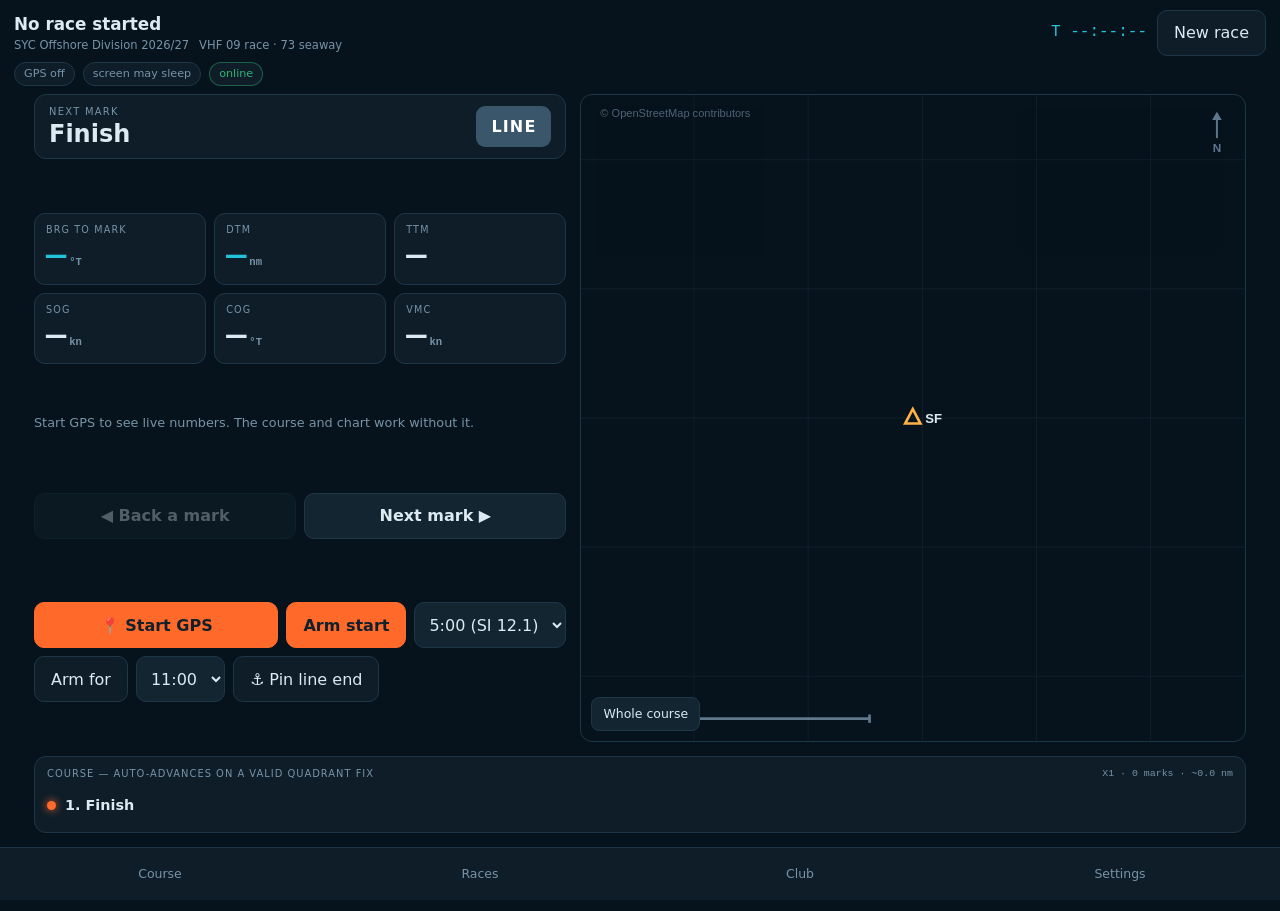
==== race.html @ 36b6d137 "v0.4: on-water race pilot on the live SYC Offshore 2026/27 SIs Sunday offshore passage racing is cou" ====
<!doctype html>
<html lang="en">
<head>
<meta charset="utf-8">
<meta name="viewport" content="width=device-width, initial-scale=1, viewport-fit=cover, maximum-scale=1">
<meta name="theme-color" content="#07131C">
<title>NextMark — race pilot</title>
<link rel="manifest" href="manifest.json">
<link rel="apple-touch-icon" href="icon-192.png">
<meta name="apple-mobile-web-app-capable" content="yes">
<meta name="apple-mobile-web-app-status-bar-style" content="black-translucent">
<link rel="stylesheet" href="app/app.css">
</head>
<body>

<div id="fatal" class="fatal" hidden></div>
<div id="warnbar" class="warnbar" hidden></div>

<header class="top">
  <div class="tl">
    <div id="racename" class="rname">No race started</div>
    <div class="tmeta">
      <span id="packname"></span>
      <span id="vhf"></span>
    </div>
  </div>
  <div class="tr">
    <span id="clock" class="clock">T --:--:--</span>
    <button class="btn alt" id="btn-newrace">New race</button>
  </div>
</header>

<div class="statusrow">
  <span id="gpsstat" class="stat off">GPS off</span>
  <span id="wakestat" class="stat off">screen may sleep</span>
  <span id="netstat" class="stat ok">online</span>
</div>

<div id="cdstrip" class="cdstrip" hidden>
  <div class="stage" id="cdstage">WARNING</div>
  <div class="digits" id="cddig">5:00</div>
  <button class="btn alt" id="btn-gun">Gun now</button>
</div>

<main class="race">

  <div class="nextbar">
    <div class="nbtext">
      <div class="nblabel">Next mark</div>
      <div id="nextmark" class="nbname">—</div>
    </div>
    <span id="sidebadge" class="side N">—</span>
  </div>

  <div class="tiles">
    <div class="tile hot"><div class="k">BRG to mark</div><div class="v"><span id="brg">—</span><span class="u">°T</span></div></div>
    <div class="tile hot"><div class="k">DTM</div><div class="v"><span id="dtm">—</span><span class="u">nm</span></div></div>
    <div class="tile"><div class="k">TTM</div><div class="v"><span id="ttm">—</span><span class="u" id="ttm-unit"></span></div></div>
    <div class="tile"><div class="k">SOG</div><div class="v"><span id="sog">—</span><span class="u">kn</span></div></div>
    <div class="tile"><div class="k">COG</div><div class="v"><span id="cog">—</span><span class="u">°T</span></div></div>
    <div class="tile" id="vmctile"><div class="k">VMC</div><div class="v"><span id="vmc">—</span><span class="u">kn</span></div></div>
  </div>
  <div id="offline-note" class="hint">Start GPS to see live numbers. The course and chart work without it.</div>

  <div class="markrow">
    <button class="btn big" id="btn-prev">◀ Back a mark</button>
    <button class="btn big" id="btn-next">Next mark ▶</button>
  </div>

  <div id="chartwrap" class="chartwrap">
    <svg id="chart" aria-label="Race chart"></svg>
    <div class="chartctl">
      <button class="mini" id="follow">Whole course</button>
      <span id="zoomwrap" hidden><input type="range" id="zoom" min="0.5" max="12" step="0.5" value="3" aria-label="Zoom, nautical miles across"></span>
    </div>
  </div>

  <div class="controls">
    <button class="btn primary big" id="btn-gps">📍 Start GPS</button>
    <button class="btn primary big" id="btn-go">Arm start</button>
    <select id="armlen" aria-label="Start sequence length"></select>
    <button class="btn alt" id="btn-armat">Arm for</button>
    <select id="armat" aria-label="Start time"></select>
    <button class="btn alt" id="btn-ping">⚓ Pin line end</button>
  </div>

  <div class="legs">
    <div class="legshead">
      <span class="k">Course — auto-advances on a valid quadrant fix</span>
      <span id="coursemeta" class="mono"></span>
    </div>
    <div id="leglist"></div>
  </div>

</main>

<div id="panelwrap" class="panelwrap" hidden>

  <section class="panel" data-panel="course" hidden>
    <h2>Course</h2>
    <p class="hint">
      Sunday offshore passage racing is course <b>X1</b> — a course set by the Race Committee and
      given at the Compulsory Skippers Briefing. Build it here from the board, in the order you sail it.
    </p>

    <div class="row">
      <label for="division">Division</label>
      <select id="division"></select>
      <label for="preset">Course</label>
      <select id="preset"></select>
      <button class="mini danger" id="btn-clearcourse">Clear</button>
    </div>
    <div id="divnote" class="hint"></div>

    <h3>Briefing board</h3>
    <div class="row">
      <label class="filebtn">
        📷 Photograph the board
        <input type="file" id="photo" accept="image/*" capture="environment" hidden>
      </label>
      <button class="btn alt" id="btn-read" hidden>Read it into a course</button>
    </div>
    <div id="readnote" class="hint"></div>
    <div id="photowrap" class="photowrap" hidden>
      <img id="photoimg" alt="The briefing course board, as photographed">
      <div id="photometa" class="hint"></div>
    </div>
    <div id="proposal" class="proposal" hidden></div>

    <!-- The palette comes first and never moves: at a briefing you tap it
         repeatedly, in order, and a list that reflows under your finger builds
         the wrong course. The course you are building is reviewed below it. -->
    <h3>Tap marks in the order you sail them</h3>
    <div id="palette" class="palette"></div>

    <h3>The course</h3>
    <div id="builtsummary" class="mono summary"></div>
    <div id="builtlegs" class="builtlegs"></div>

    <h3>New mark by coordinates</h3>
    <p class="hint">
      For a mark the RC adds over VHF. Accepts the format they read out
      (<span class="mono">28 11.200 S</span>), decimal degrees, or both axes pasted into the first field.
    </p>
    <div class="row">
      <input id="nm-id" class="inp short" placeholder="ID (e.g. M5)" autocapitalize="characters" maxlength="6">
      <input id="nm-name" class="inp" placeholder="Name (optional)">
    </div>
    <div class="row">
      <input id="nm-lat" class="inp" placeholder="28 11.200 S  — or paste both" inputmode="text">
      <input id="nm-lon" class="inp" placeholder="153 34.300 E" inputmode="text">
      <button class="btn alt" id="btn-herepos">Use my position</button>
      <button class="btn primary" id="btn-addmark">Add mark</button>
    </div>
    <div id="nm-note" class="hint"></div>
  </section>

  <section class="panel" data-panel="races" hidden>
    <h2>Races on this device</h2>
    <p class="hint">
      Every race is recorded here and nowhere else. Share one to the crew chat, or delete it.
    </p>
    <div id="racelist" class="racelist"></div>
    <h3>Storage</h3>
    <div id="storagestat" class="hint mono"></div>
  </section>

  <section class="panel" data-panel="directory" hidden>
    <h2>Club &amp; races</h2>
    <div id="dirlist" class="dirlist"></div>
  </section>

  <section class="panel" data-panel="settings" hidden>
    <h2>Settings</h2>

    <h3>Your boat</h3>
    <p class="hint">Used on the race card and in the SI 20.8 rounding declaration.</p>
    <div class="row">
      <input id="set-yacht" class="inp" placeholder="Yacht name">
      <input id="set-sail" class="inp short" placeholder="Sail no.">
    </div>

    <h3>Wind direction</h3>
    <p class="hint">
      Optional, and only used to place the laid clearance buoy upwind of the start line.
      Your instruments are the real source — changing this never touches your track.
    </p>
    <div class="row">
      <input id="set-wind" class="inp short" inputmode="numeric" placeholder="e.g. 120">
      <span class="hint">degrees the wind is from</span>
    </div>

    <h3>Reading the board automatically</h3>
    <p class="hint">
      Optional. The key is stored on this device only and is sent straight to the API — never to us.
      Leave it empty and build the course by hand; everything else works the same.
    </p>
    <div class="row">
      <input id="set-key" class="inp" placeholder="API key (stays on this device)" autocomplete="off" spellcheck="false">
    </div>
    <div class="row">
      <input id="set-proxy" class="inp" placeholder="Proxy URL (optional — use if the browser blocks the direct call)" autocomplete="off" spellcheck="false">
      <input id="set-model" class="inp short" placeholder="model" autocomplete="off" spellcheck="false">
    </div>

    <h3>Storage</h3>
    <div id="persistnote" class="hint"></div>
    <div class="row">
      <button class="btn alt" id="btn-persist">Keep my races permanently</button>
      <button class="btn primary" id="btn-savesettings">Save settings</button>
    </div>

    <h3>What this app is not</h3>
    <p class="hint">
      Not for navigation. Mark positions are the published SI coordinates and the coastline is a
      generalised outline — use your chartplotter and your eyes. GPS recording stops whenever the
      screen locks or the app is backgrounded, which is why the app holds the screen awake while
      racing; any gap in recording is drawn as a gap, never bridged with a straight line.
    </p>
  </section>

</div>

<nav class="tabs">
  <button class="tab" data-tab="course">Course</button>
  <button class="tab" data-tab="races">Races</button>
  <button class="tab" data-tab="directory">Club</button>
  <button class="tab" data-tab="settings">Settings</button>
</nav>

<div id="decl" class="modal" hidden>
  <div class="mbox">
    <h2>Rounding declaration</h2>
    <pre id="decltext" class="decl"></pre>
    <div id="declnote" class="hint"></div>
    <div class="row end">
      <button class="btn alt" id="decl-close">Close</button>
      <button class="btn primary" id="decl-share">Send to Race Officer</button>
    </div>
  </div>
</div>

<div id="toast" class="toast" hidden></div>

<script type="module" src="app/app.js"></script>
<script>
  if ('serviceWorker' in navigator && location.protocol === 'https:') {
    navigator.serviceWorker.register('sw.js').catch(() => {});
  }
</script>
</body>
</html>
---- app/app.css ----
/* NextMark — deck-first styling.
   Dark by default because this is an instrument, read at night and in a cockpit;
   every tap target is at least 44 px because it is used with wet hands. */

:root {
  --sea: #07131C;
  --panel: #0E1D28;
  --panel2: #142532;
  --line: #1E3747;
  --ink: #DCEAF2;
  --dim: #7793A7;
  --accent: #FF6A2B;
  --cyan: #22C3DA;
  --port: #E65A5A;
  --stbd: #2FB376;
  --warn: #F0B35C;
  --bad: #C8452F;
  --tap: 46px;
}

* { box-sizing: border-box; -webkit-tap-highlight-color: transparent; }

/* A class that sets `display` outranks the `hidden` attribute, which would
   leave the countdown and the declaration modal on screen permanently. Every
   panel in this app is toggled by `hidden`, so make it win outright. */
[hidden] { display: none !important; }

html, body {
  margin: 0;
  background: var(--sea);
  color: var(--ink);
  font: 16px/1.45 system-ui, -apple-system, "Segoe UI", Roboto, sans-serif;
  overscroll-behavior-y: contain;
}
body {
  padding: env(safe-area-inset-top) env(safe-area-inset-right)
           calc(64px + env(safe-area-inset-bottom)) env(safe-area-inset-left);
}

h2 { font-size: 1.15rem; margin: 18px 0 4px; letter-spacing: .02em; }
h3 { font-size: .82rem; margin: 20px 0 6px; text-transform: uppercase;
     letter-spacing: .12em; color: var(--dim); }
.mono { font-family: ui-monospace, Consolas, monospace; font-variant-numeric: tabular-nums; }

/* ---------- banners ---------- */
.fatal, .warnbar {
  padding: 12px 16px; font-size: .9rem; line-height: 1.4;
}
.fatal { background: var(--bad); color: #fff; }
.warnbar { background: #2A1C0C; color: var(--warn); border-bottom: 1px solid #8A5A22; cursor: pointer; }

/* ---------- header ---------- */
.top {
  display: flex; align-items: center; gap: 12px; flex-wrap: wrap;
  padding: 10px 14px 6px;
}
.tl { flex: 1; min-width: 0; }
.rname {
  font-size: 1.05rem; font-weight: 650; white-space: nowrap;
  overflow: hidden; text-overflow: ellipsis;
}
.tmeta { display: flex; gap: 10px; font-size: .72rem; color: var(--dim); flex-wrap: wrap; }
.tr { display: flex; align-items: center; gap: 10px; }
.clock {
  font-family: ui-monospace, Consolas, monospace; font-variant-numeric: tabular-nums;
  font-size: 1rem; color: var(--cyan);
}

.statusrow {
  display: flex; gap: 8px; padding: 0 14px 8px; flex-wrap: wrap;
}
.stat {
  font-size: .7rem; padding: 3px 9px; border-radius: 999px; white-space: nowrap;
  border: 1px solid var(--line); background: var(--panel);
}
.stat.ok { color: var(--stbd); border-color: color-mix(in srgb, var(--stbd) 45%, transparent); }
.stat.warn { color: var(--warn); border-color: color-mix(in srgb, var(--warn) 45%, transparent); }
.stat.off { color: var(--dim); }

/* ---------- countdown ---------- */
.cdstrip {
  margin: 0 14px 10px; padding: 10px 14px; display: flex; align-items: center; gap: 14px;
  background: var(--panel); border: 2px solid var(--accent); border-radius: 12px;
}
.cdstrip .stage {
  font-size: .64rem; letter-spacing: .14em; text-transform: uppercase;
  color: var(--accent); font-weight: 800; min-width: 92px;
}
.cdstrip .digits {
  flex: 1; text-align: center; font-family: ui-monospace, Consolas, monospace;
  font-variant-numeric: tabular-nums; font-size: 2.9rem; font-weight: 700; line-height: 1;
}
.cdstrip.imminent { border-color: var(--bad); }
.cdstrip.imminent .digits { color: var(--warn); }

/* ---------- race screen ---------- */
.race { padding: 0 14px; }

.nextbar {
  display: flex; align-items: center; gap: 12px;
  background: var(--panel); border: 1px solid var(--line); border-radius: 12px;
  padding: 10px 14px; margin-bottom: 10px;
}
.nbtext { flex: 1; min-width: 0; }
.nblabel { font-size: .62rem; letter-spacing: .13em; text-transform: uppercase; color: var(--dim); }
.nbname {
  font-size: 1.5rem; font-weight: 700; white-space: nowrap;
  overflow: hidden; text-overflow: ellipsis; line-height: 1.2;
}
.side {
  font-size: 1rem; font-weight: 800; letter-spacing: .07em;
  padding: 9px 15px; border-radius: 9px; color: #fff; white-space: nowrap;
}
.side.P { background: var(--port); }
.side.S { background: var(--stbd); }
.side.N { background: #39566B; }

.tiles { display: grid; grid-template-columns: repeat(3, 1fr); gap: 8px; }
.tile {
  background: var(--panel); border: 1px solid var(--line); border-radius: 11px;
  padding: 9px 11px 7px; min-width: 0;
}
.tile .k {
  font-size: .6rem; letter-spacing: .12em; text-transform: uppercase; color: var(--dim);
  white-space: nowrap; overflow: hidden; text-overflow: ellipsis;
}
.tile .v {
  font-family: ui-monospace, Consolas, monospace; font-variant-numeric: tabular-nums;
  font-size: 1.85rem; font-weight: 600; line-height: 1.18;
}
.tile .u { font-size: .66rem; color: var(--dim); margin-left: 3px; }
.tile.hot .v { color: var(--cyan); }
.tile.bad { border-color: var(--bad); }
.tile.bad .v { color: var(--bad); }

.markrow { display: grid; grid-template-columns: 1fr 1fr; gap: 8px; margin: 10px 0; }

.chartwrap {
  position: relative; background: var(--sea);
  border: 1px solid var(--line); border-radius: 12px; overflow: hidden;
  height: 52vh; min-height: 300px;
}
.chartwrap svg { display: block; width: 100%; height: 100%; }
.chartctl {
  position: absolute; left: 10px; bottom: 10px; display: flex; align-items: center; gap: 8px;
}
.chartctl input[type="range"] { width: 120px; accent-color: var(--accent); }

.controls {
  display: flex; gap: 8px; flex-wrap: wrap; align-items: center; margin: 10px 0;
}

.legs {
  background: var(--panel); border: 1px solid var(--line); border-radius: 12px;
  padding: 10px 12px; margin-bottom: 14px;
}
.legshead {
  display: flex; justify-content: space-between; gap: 10px; flex-wrap: wrap;
  font-size: .62rem; letter-spacing: .1em; text-transform: uppercase; color: var(--dim);
  margin-bottom: 6px;
}
.legshead .mono { text-transform: none; letter-spacing: 0; }
.leg {
  display: flex; align-items: center; gap: 9px; padding: 7px 0;
  font-size: .9rem; color: var(--dim); border-bottom: 1px solid rgba(30,55,71,.5);
}
.leg:last-child { border-bottom: none; }
.leg .dot { width: 9px; height: 9px; border-radius: 50%; background: #2B4356; flex: none; }
.leg .lnm { flex: 1; min-width: 0; }
.leg.done { color: #4A657A; }
.leg.done .lnm { text-decoration: line-through; }
.leg.done .dot { background: var(--stbd); }
.leg.now { color: var(--ink); font-weight: 650; }
.leg.now .dot { background: var(--accent); box-shadow: 0 0 8px var(--accent); }
.leg .sd { font-size: .64rem; font-weight: 800; letter-spacing: .07em; }
.leg .sd.P { color: var(--port); }
.leg .sd.S { color: var(--stbd); }
.leg .how { font-size: .62rem; padding: 2px 7px; border-radius: 999px; background: var(--panel2); }
.leg .how.quadrant { color: var(--stbd); }
.leg .how.manual { color: var(--warn); }

/* ---------- buttons and inputs ---------- */
.btn, .mini, .filebtn, .sidetog {
  font: inherit; cursor: pointer; border-radius: 10px; border: 1px solid var(--line);
  background: var(--panel2); color: var(--ink); padding: 0 16px;
  min-height: var(--tap); display: inline-flex; align-items: center; justify-content: center;
  gap: 6px; white-space: nowrap;
}
.btn.big { flex: 1; font-size: 1rem; font-weight: 650; }
.btn.primary { background: var(--accent); border-color: var(--accent); color: #11202B; font-weight: 700; }
.btn.danger { background: var(--bad); border-color: var(--bad); color: #fff; }
.btn.alt { background: var(--panel); }
.btn.on { background: var(--stbd); border-color: var(--stbd); color: #08261A; font-weight: 700; }
.btn:disabled, .mini:disabled { opacity: .35; cursor: default; }
.mini {
  min-height: 34px; padding: 0 11px; font-size: .78rem; border-radius: 8px;
}
.mini.danger { color: var(--port); border-color: color-mix(in srgb, var(--port) 45%, transparent); background: transparent; }
select, .inp {
  font: inherit; min-height: var(--tap); padding: 0 10px;
  background: var(--panel2); color: var(--ink);
  border: 1px solid var(--line); border-radius: 10px;
}
.inp { flex: 1; min-width: 120px; }
.inp.short { flex: 0 0 130px; min-width: 96px; }
:focus-visible { outline: 2px solid var(--accent); outline-offset: 2px; }

.row { display: flex; gap: 8px; flex-wrap: wrap; align-items: center; margin: 8px 0; }
.row.end { justify-content: flex-end; }
.row label { font-size: .72rem; text-transform: uppercase; letter-spacing: .09em; color: var(--dim); }

.hint { font-size: .8rem; color: var(--dim); line-height: 1.45; margin: 6px 0; }
.hint.warn { color: var(--warn); }
.hint.good { color: var(--stbd); }

/* ---------- panels ---------- */
.panelwrap {
  position: fixed; inset: 0; z-index: 40; overflow-y: auto;
  background: var(--sea);
  padding: env(safe-area-inset-top) 14px calc(76px + env(safe-area-inset-bottom));
  -webkit-overflow-scrolling: touch;
}
.panel { max-width: 760px; margin: 0 auto; }

/* Capped so a long passage course cannot push the rest of the panel around. */
.builtlegs {
  display: flex; flex-direction: column; gap: 6px;
  max-height: 46vh; overflow-y: auto; -webkit-overflow-scrolling: touch;
}
.blgrow {
  display: flex; align-items: center; gap: 8px;
  background: var(--panel); border: 1px solid var(--line); border-radius: 10px; padding: 6px 8px;
}
.blgrow .bn {
  font-family: ui-monospace, monospace; color: var(--dim); min-width: 20px; text-align: center;
}
.blgrow .bnm { flex: 1; min-width: 0; font-size: .9rem; overflow: hidden; text-overflow: ellipsis; white-space: nowrap; }
.sidetog { min-height: 36px; padding: 0 12px; font-size: .72rem; font-weight: 800; letter-spacing: .06em; }
.sidetog.P { background: var(--port); border-color: var(--port); color: #fff; }
.sidetog.S { background: var(--stbd); border-color: var(--stbd); color: #fff; }
.summary { font-size: .82rem; color: var(--cyan); margin-top: 8px; word-break: break-word; }

.palette { display: grid; grid-template-columns: repeat(auto-fill, minmax(150px, 1fr)); gap: 8px; }
.markbtn {
  display: flex; align-items: center; gap: 8px; text-align: left;
  background: var(--panel); border: 1px solid var(--line); border-radius: 10px;
  color: var(--ink); font: inherit; cursor: pointer; padding: 9px 10px; min-height: var(--tap);
}
.markbtn .mid {
  font-family: ui-monospace, monospace; font-weight: 700; color: var(--cyan);
  min-width: 30px;
}
.markbtn .mname { flex: 1; min-width: 0; font-size: .82rem; overflow: hidden; text-overflow: ellipsis; white-space: nowrap; }
.markbtn .mdist { font-size: .68rem; color: var(--dim); font-variant-numeric: tabular-nums; }
.markbtn.local .mid { color: #B98CE0; }
.markbtn.unplaced { opacity: .7; border-style: dashed; }

.filebtn { background: var(--panel2); }
.photowrap { margin: 8px 0; }
.photowrap img {
  width: 100%; max-height: 52vh; object-fit: contain;
  border: 1px solid var(--line); border-radius: 10px; background: #000;
}
.proposal {
  border: 1px solid var(--cyan); border-radius: 12px; padding: 12px; margin: 10px 0;
  background: var(--panel);
}
.phead { font-size: .72rem; text-transform: uppercase; letter-spacing: .11em; color: var(--cyan); margin-bottom: 6px; }
.prow {
  display: flex; align-items: center; gap: 10px; padding: 9px 0;
  border-top: 1px solid var(--line); flex-wrap: wrap;
}
.prow .pt { flex: 1; min-width: 200px; font-size: .86rem; }
.prow.suggested .pt b { color: var(--stbd); }

.racelist { display: flex; flex-direction: column; gap: 10px; }
.racecard {
  background: var(--panel); border: 1px solid var(--line); border-radius: 12px; padding: 12px;
}
.racecard.live { border-color: var(--accent); }
.racecard .rh { font-weight: 650; margin-bottom: 3px; }
.racecard .rm { font-size: .76rem; color: var(--dim); margin-bottom: 9px; }
.racts { display: flex; gap: 8px; flex-wrap: wrap; }

.dirlist { display: flex; flex-direction: column; gap: 8px; }
.dirhead {
  background: var(--panel); border: 1px solid var(--line); border-radius: 12px; padding: 12px;
  line-height: 1.5;
}
.dirhead a { color: var(--cyan); }
.dirrow {
  display: flex; align-items: center; gap: 10px; flex-wrap: wrap;
  background: var(--panel); border: 1px solid var(--line); border-radius: 10px; padding: 9px 11px;
}
.dirrow .dd { font-variant-numeric: tabular-nums; font-size: .78rem; color: var(--cyan); min-width: 94px; }
.dirrow .dn { flex: 1; min-width: 140px; font-size: .86rem; }
.dirrow .dk { font-size: .62rem; color: var(--dim); letter-spacing: .08em; }
.dirrow .dt { font-size: .72rem; color: var(--dim); min-width: 62px; text-align: right; }

/* ---------- tabs ---------- */
.tabs {
  position: fixed; left: 0; right: 0; bottom: 0; z-index: 50;
  display: grid; grid-template-columns: repeat(4, 1fr);
  background: var(--panel); border-top: 1px solid var(--line);
  padding-bottom: env(safe-area-inset-bottom);
}
.tab {
  font: inherit; font-size: .78rem; background: none; border: none; color: var(--dim);
  padding: 13px 4px; cursor: pointer; min-height: 52px;
}
.tab.on { color: var(--accent); font-weight: 700; box-shadow: inset 0 2px 0 var(--accent); }

/* ---------- modal + toast ---------- */
.modal {
  position: fixed; inset: 0; z-index: 70; display: grid; place-items: center;
  background: rgba(3, 9, 14, .8); padding: 16px;
}
.mbox {
  background: var(--panel); border: 1px solid var(--cyan); border-radius: 14px;
  padding: 16px; max-width: 460px; width: 100%;
}
.decl {
  font-family: ui-monospace, Consolas, monospace; font-size: .92rem; line-height: 1.6;
  background: var(--sea); border: 1px solid var(--line); border-radius: 10px;
  padding: 12px; white-space: pre-wrap; word-break: break-word; margin: 10px 0;
}
.toast {
  position: fixed; left: 50%; transform: translateX(-50%);
  bottom: calc(70px + env(safe-area-inset-bottom)); z-index: 60;
  max-width: calc(100% - 28px); background: var(--panel2);
  border: 1px solid var(--cyan); border-radius: 11px;
  padding: 11px 15px; font-size: .88rem; box-shadow: 0 8px 28px rgba(0, 0, 0, .5);
}

/* ---------- wider screens: chart beside the numbers ---------- */
@media (min-width: 900px) {
  .race {
    max-width: 1240px; margin: 0 auto;
    display: grid; grid-template-columns: 1fr 1.25fr; gap: 14px;
    align-items: start;
  }
  .nextbar, .tiles, #offline-note, .markrow, .controls { grid-column: 1; }
  .chartwrap { grid-column: 2; grid-row: 1 / span 5; height: 72vh; }
  .legs { grid-column: 1 / -1; }
  .tile .v { font-size: 2.1rem; }
}

@media (max-width: 380px) {
  .tiles { grid-template-columns: repeat(2, 1fr); }
  .cdstrip .digits { font-size: 2.3rem; }
  .nbname { font-size: 1.3rem; }
}

@media (prefers-reduced-motion: reduce) {
  * { animation: none !important; transition: none !important; }
}
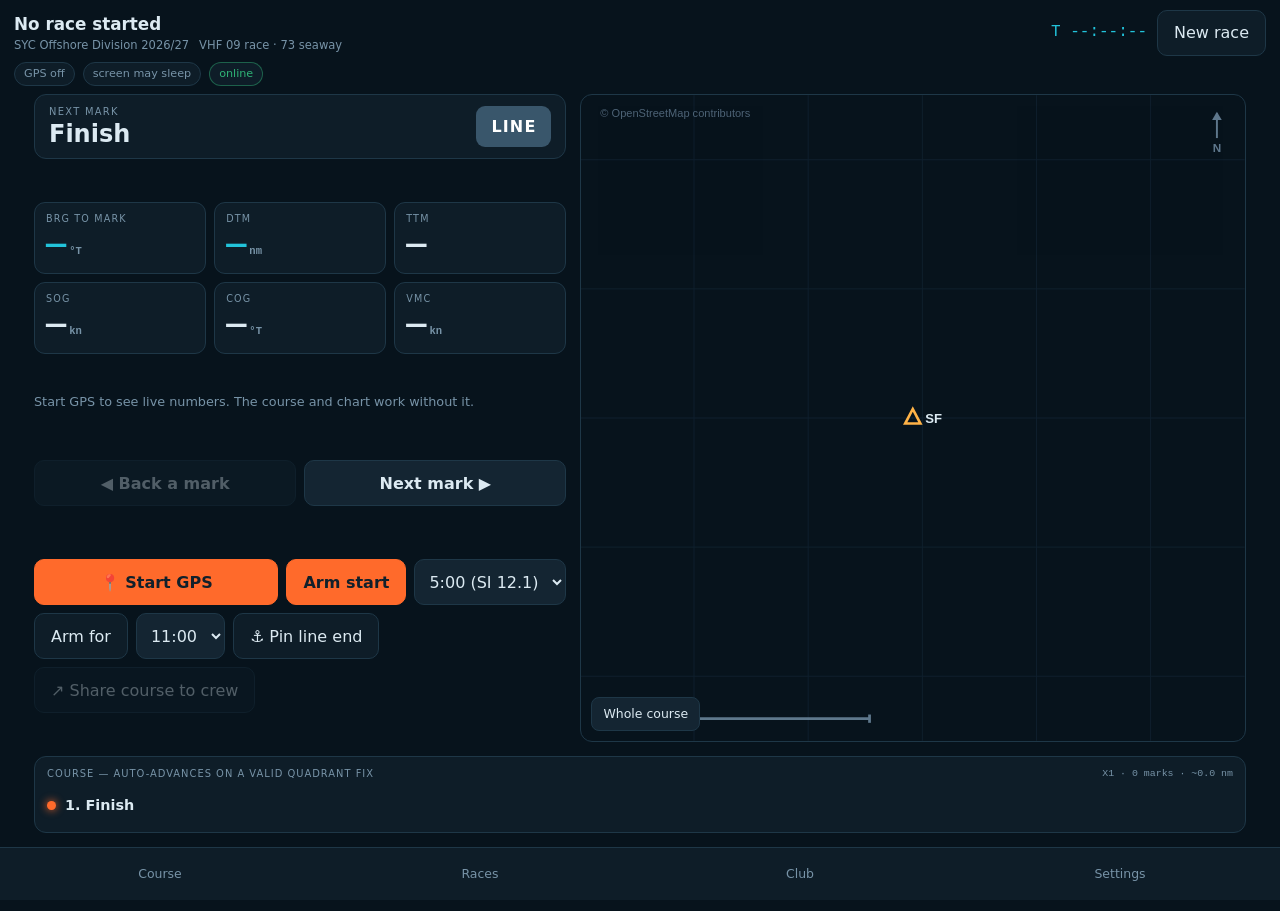
==== commit bd5c5d96: "Share the course to the crew, and crew mode Eight phones are eight independent apps — no server, no " ====
--- a/race.html
+++ b/race.html
@@ -15,6 +15,10 @@
 
 <div id="fatal" class="fatal" hidden></div>
 <div id="warnbar" class="warnbar" hidden></div>
+<div id="crewbar" class="crewbar" hidden>
+  CREW MODE — following the helm's course. Your track and roundings are your own.
+</div>
+<div id="incoming" class="incoming" hidden></div>
 
 <header class="top">
   <div class="tl">
@@ -82,6 +86,9 @@
     <button class="btn alt" id="btn-armat">Arm for</button>
     <select id="armat" aria-label="Start time"></select>
     <button class="btn alt" id="btn-ping">⚓ Pin line end</button>
+    <button class="btn primary big" id="btn-crewstart" hidden>▶ Start recording</button>
+    <button class="btn" id="btn-crewstop" hidden>Stop &amp; save</button>
+    <button class="btn alt" id="btn-share">↗ Share course to crew</button>
   </div>
 
   <div class="legs">
@@ -98,12 +105,12 @@
 
   <section class="panel" data-panel="course" hidden>
     <h2>Course</h2>
-    <p class="hint">
+    <p class="hint" id="coursehelp">
       Sunday offshore passage racing is course <b>X1</b> — a course set by the Race Committee and
       given at the Compulsory Skippers Briefing. Build it here from the board, in the order you sail it.
     </p>
 
-    <div class="row">
+    <div class="row" id="courserow">
       <label for="division">Division</label>
       <select id="division"></select>
       <label for="preset">Course</label>
@@ -111,48 +118,56 @@
       <button class="mini danger" id="btn-clearcourse">Clear</button>
     </div>
     <div id="divnote" class="hint"></div>
-
-    <h3>Briefing board</h3>
-    <div class="row">
-      <label class="filebtn">
-        📷 Photograph the board
-        <input type="file" id="photo" accept="image/*" capture="environment" hidden>
-      </label>
-      <button class="btn alt" id="btn-read" hidden>Read it into a course</button>
-    </div>
-    <div id="readnote" class="hint"></div>
-    <div id="photowrap" class="photowrap" hidden>
-      <img id="photoimg" alt="The briefing course board, as photographed">
-      <div id="photometa" class="hint"></div>
-    </div>
-    <div id="proposal" class="proposal" hidden></div>
+    <div id="crewcoursenote" class="hint warn" hidden>
+      You are in crew mode, so this course is read-only — it comes from the helm's shared link.
+      Turn crew mode off in Settings if you need to build your own.
+    </div>
+
+    <div id="boardblock">
+      <h3>Briefing board</h3>
+      <div class="row">
+        <label class="filebtn">
+          📷 Photograph the board
+          <input type="file" id="photo" accept="image/*" capture="environment" hidden>
+        </label>
+        <button class="btn alt" id="btn-read" hidden>Read it into a course</button>
+      </div>
+      <div id="readnote" class="hint"></div>
+      <div id="photowrap" class="photowrap" hidden>
+        <img id="photoimg" alt="The briefing course board, as photographed">
+        <div id="photometa" class="hint"></div>
+      </div>
+      <div id="proposal" class="proposal" hidden></div>
+    </div>
 
     <!-- The palette comes first and never moves: at a briefing you tap it
          repeatedly, in order, and a list that reflows under your finger builds
          the wrong course. The course you are building is reviewed below it. -->
-    <h3>Tap marks in the order you sail them</h3>
+    <h3 id="palettehead">Tap marks in the order you sail them</h3>
     <div id="palette" class="palette"></div>
 
     <h3>The course</h3>
     <div id="builtsummary" class="mono summary"></div>
     <div id="builtlegs" class="builtlegs"></div>
 
-    <h3>New mark by coordinates</h3>
-    <p class="hint">
-      For a mark the RC adds over VHF. Accepts the format they read out
-      (<span class="mono">28 11.200 S</span>), decimal degrees, or both axes pasted into the first field.
-    </p>
-    <div class="row">
-      <input id="nm-id" class="inp short" placeholder="ID (e.g. M5)" autocapitalize="characters" maxlength="6">
-      <input id="nm-name" class="inp" placeholder="Name (optional)">
-    </div>
-    <div class="row">
-      <input id="nm-lat" class="inp" placeholder="28 11.200 S  — or paste both" inputmode="text">
-      <input id="nm-lon" class="inp" placeholder="153 34.300 E" inputmode="text">
-      <button class="btn alt" id="btn-herepos">Use my position</button>
-      <button class="btn primary" id="btn-addmark">Add mark</button>
-    </div>
-    <div id="nm-note" class="hint"></div>
+    <div id="newmarkblock">
+      <h3>New mark by coordinates</h3>
+      <p class="hint">
+        For a mark the RC adds over VHF. Accepts the format they read out
+        (<span class="mono">28 11.200 S</span>), decimal degrees, or both axes pasted into the first field.
+      </p>
+      <div class="row">
+        <input id="nm-id" class="inp short" placeholder="ID (e.g. M5)" autocapitalize="characters" maxlength="6">
+        <input id="nm-name" class="inp" placeholder="Name (optional)">
+      </div>
+      <div class="row">
+        <input id="nm-lat" class="inp" placeholder="28 11.200 S  — or paste both" inputmode="text">
+        <input id="nm-lon" class="inp" placeholder="153 34.300 E" inputmode="text">
+        <button class="btn alt" id="btn-herepos">Use my position</button>
+        <button class="btn primary" id="btn-addmark">Add mark</button>
+      </div>
+      <div id="nm-note" class="hint"></div>
+    </div>
   </section>
 
   <section class="panel" data-panel="races" hidden>
@@ -172,6 +187,16 @@
 
   <section class="panel" data-panel="settings" hidden>
     <h2>Settings</h2>
+
+    <h3>Crew mode</h3>
+    <p class="hint">
+      On a boat only one person runs the start. Crew mode follows the course the helm
+      shared, and hides the start sequence, the line pin and course editing so eight
+      phones cannot drift apart. Your own track, numbers and roundings are unaffected.
+    </p>
+    <div class="row">
+      <label class="switch"><input type="checkbox" id="set-crew"> I'm crew, not running the start</label>
+    </div>
 
     <h3>Your boat</h3>
     <p class="hint">Used on the race card and in the SI 20.8 rounding declaration.</p>
--- a/app/app.css
+++ b/app/app.css
@@ -47,6 +47,19 @@
   padding: 12px 16px; font-size: .9rem; line-height: 1.4;
 }
 .fatal { background: var(--bad); color: #fff; }
+.crewbar {
+  background: color-mix(in srgb, var(--cyan) 14%, transparent);
+  color: var(--cyan); border-bottom: 1px solid var(--cyan);
+  font-size: .72rem; letter-spacing: .07em; text-transform: uppercase;
+  font-weight: 700; text-align: center; padding: 7px 14px;
+}
+.incoming {
+  margin: 10px 14px; padding: 13px;
+  background: var(--panel); border: 2px solid var(--cyan); border-radius: 12px;
+}
+.incoming .rh { font-size: 1.05rem; font-weight: 650; margin: 2px 0 4px; }
+.switch { display: flex; align-items: center; gap: 10px; font-size: .9rem; cursor: pointer; }
+.switch input { width: 22px; height: 22px; accent-color: var(--accent); }
 .warnbar { background: #2A1C0C; color: var(--warn); border-bottom: 1px solid #8A5A22; cursor: pointer; }
 
 /* ---------- header ---------- */
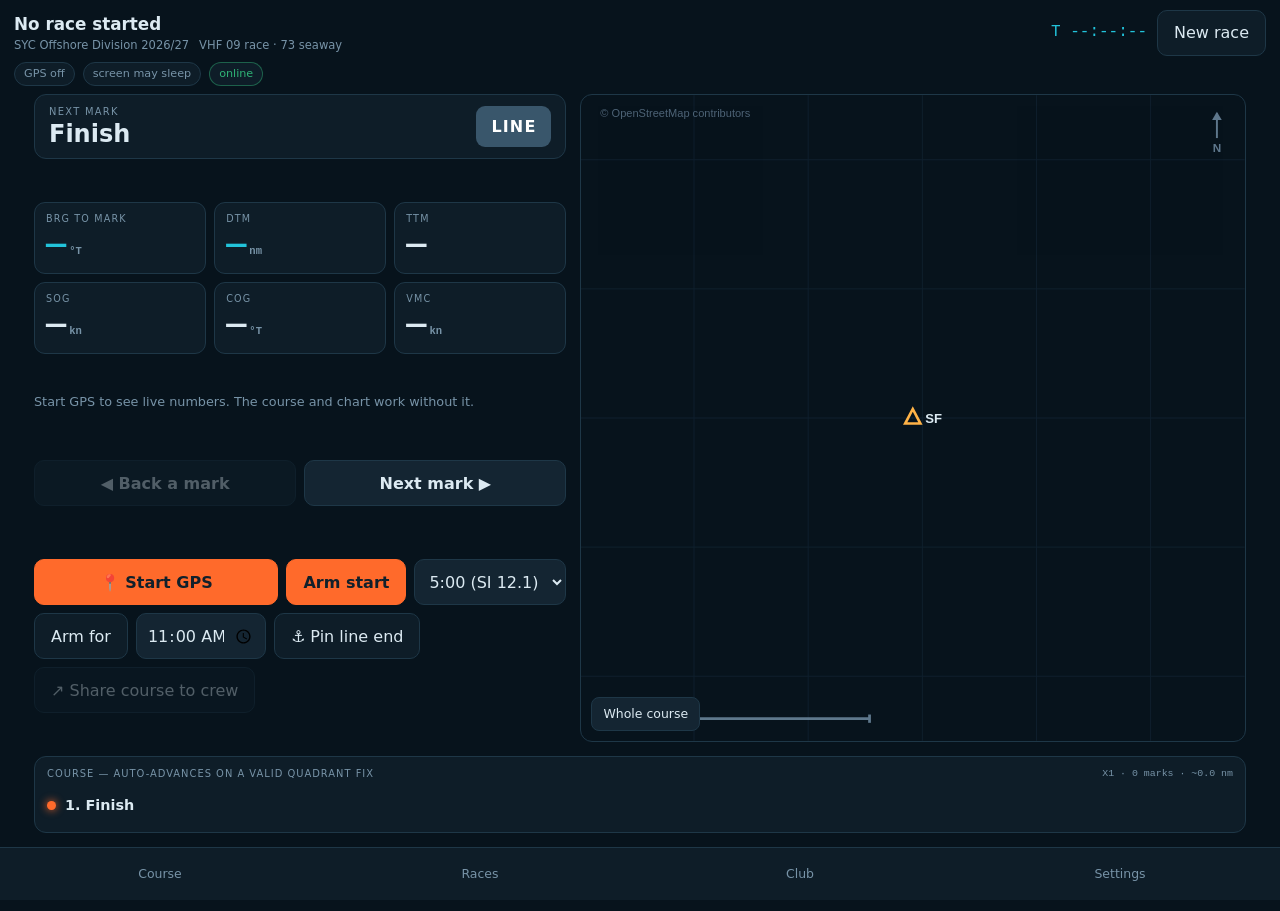
==== commit 5c410a40: "v0.5: SYC Thursday Twilight series — pursuit races on the Broadwater A second course pack built from" ====
--- a/race.html
+++ b/race.html
@@ -84,7 +84,7 @@
     <button class="btn primary big" id="btn-go">Arm start</button>
     <select id="armlen" aria-label="Start sequence length"></select>
     <button class="btn alt" id="btn-armat">Arm for</button>
-    <select id="armat" aria-label="Start time"></select>
+    <input type="time" id="armat" class="inp short" aria-label="Start time — your handicap time in a pursuit race">
     <button class="btn alt" id="btn-ping">⚓ Pin line end</button>
     <button class="btn primary big" id="btn-crewstart" hidden>▶ Start recording</button>
     <button class="btn" id="btn-crewstop" hidden>Stop &amp; save</button>
@@ -93,7 +93,7 @@
 
   <div class="legs">
     <div class="legshead">
-      <span class="k">Course — auto-advances on a valid quadrant fix</span>
+      <span class="k" id="legsheadk">Course — auto-advances on a valid quadrant fix</span>
       <span id="coursemeta" class="mono"></span>
     </div>
     <div id="leglist"></div>
@@ -110,6 +110,10 @@
       given at the Compulsory Skippers Briefing. Build it here from the board, in the order you sail it.
     </p>
 
+    <div class="row">
+      <label for="packsel">Series</label>
+      <select id="packsel"></select>
+    </div>
     <div class="row" id="courserow">
       <label for="division">Division</label>
       <select id="division"></select>
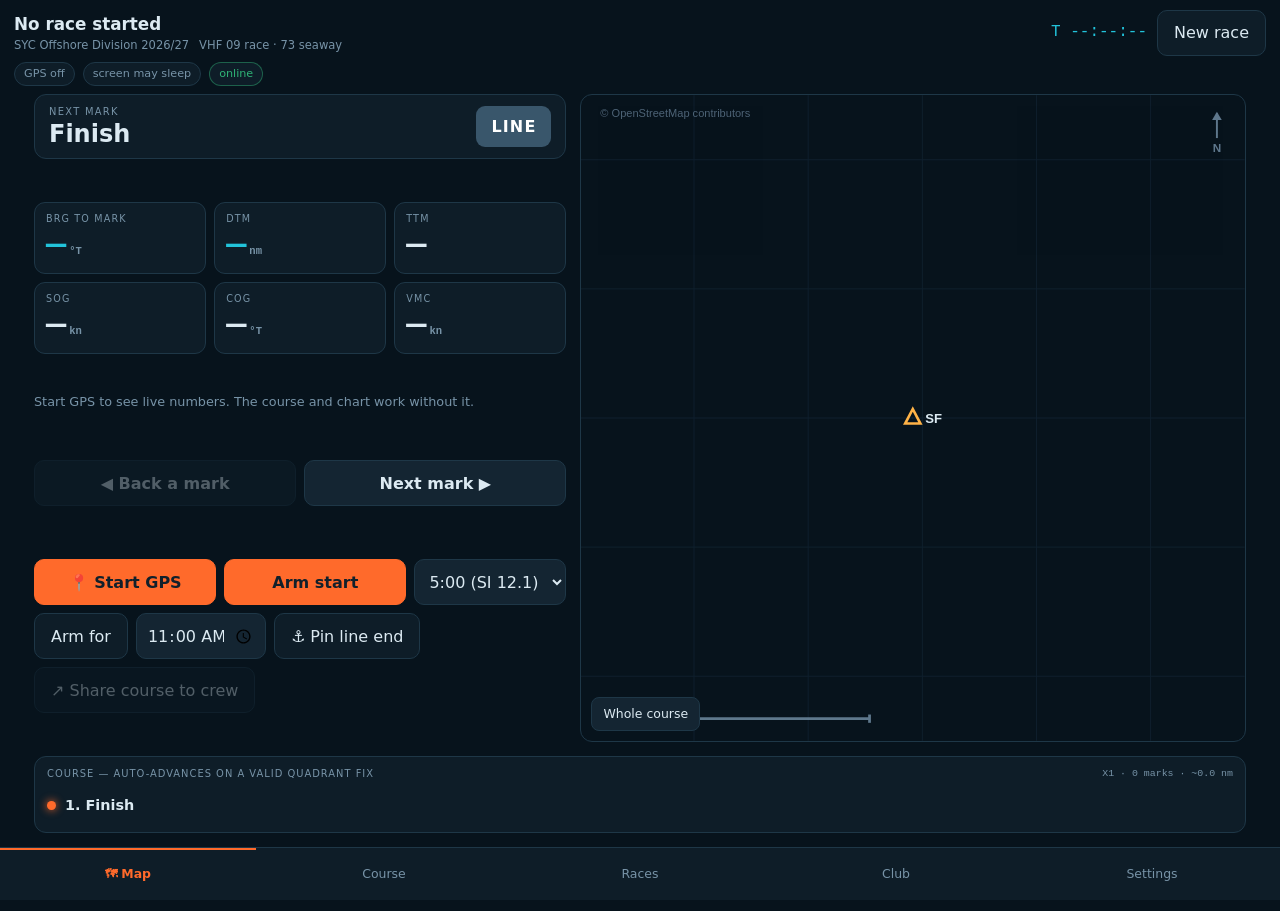
==== commit 5e708eae: "v0.6: first on-water feedback — track fidelity, Map tab, preloaded start From the first race sailed " ====
--- a/race.html
+++ b/race.html
@@ -44,6 +44,7 @@
   <div class="stage" id="cdstage">WARNING</div>
   <div class="digits" id="cddig">5:00</div>
   <button class="btn alt" id="btn-gun">Gun now</button>
+  <div class="cdline" id="cdline" hidden></div>
 </div>
 
 <main class="race">
@@ -201,6 +202,10 @@
     <div class="row">
       <label class="switch"><input type="checkbox" id="set-crew"> I'm crew, not running the start</label>
     </div>
+    <div class="row">
+      <button class="btn alt" id="btn-invite">↗ Send the app to the crew</button>
+      <span class="hint">Shares the app link to WhatsApp or any chat — they open it once, then Add to Home Screen.</span>
+    </div>
 
     <h3>Your boat</h3>
     <p class="hint">Used on the race card and in the SI 20.8 rounding declaration.</p>
@@ -251,6 +256,7 @@
 </div>
 
 <nav class="tabs">
+  <button class="tab" data-tab="race">🗺 Map</button>
   <button class="tab" data-tab="course">Course</button>
   <button class="tab" data-tab="races">Races</button>
   <button class="tab" data-tab="directory">Club</button>
--- a/app/app.css
+++ b/app/app.css
@@ -93,8 +93,15 @@
 /* ---------- countdown ---------- */
 .cdstrip {
   margin: 0 14px 10px; padding: 10px 14px; display: flex; align-items: center; gap: 14px;
+  flex-wrap: wrap;
   background: var(--panel); border: 2px solid var(--accent); border-radius: 12px;
 }
+.cdline {
+  flex-basis: 100%; font-family: ui-monospace, Consolas, monospace;
+  font-variant-numeric: tabular-nums; font-size: .86rem; color: var(--ink);
+  border-top: 1px solid var(--line); padding-top: 7px;
+}
+.cdline.late { color: var(--warn); font-weight: 700; }
 .cdstrip .stage {
   font-size: .64rem; letter-spacing: .14em; text-transform: uppercase;
   color: var(--accent); font-weight: 800; min-width: 92px;
@@ -313,7 +320,7 @@
 /* ---------- tabs ---------- */
 .tabs {
   position: fixed; left: 0; right: 0; bottom: 0; z-index: 50;
-  display: grid; grid-template-columns: repeat(4, 1fr);
+  display: grid; grid-template-columns: repeat(5, 1fr);
   background: var(--panel); border-top: 1px solid var(--line);
   padding-bottom: env(safe-area-inset-bottom);
 }
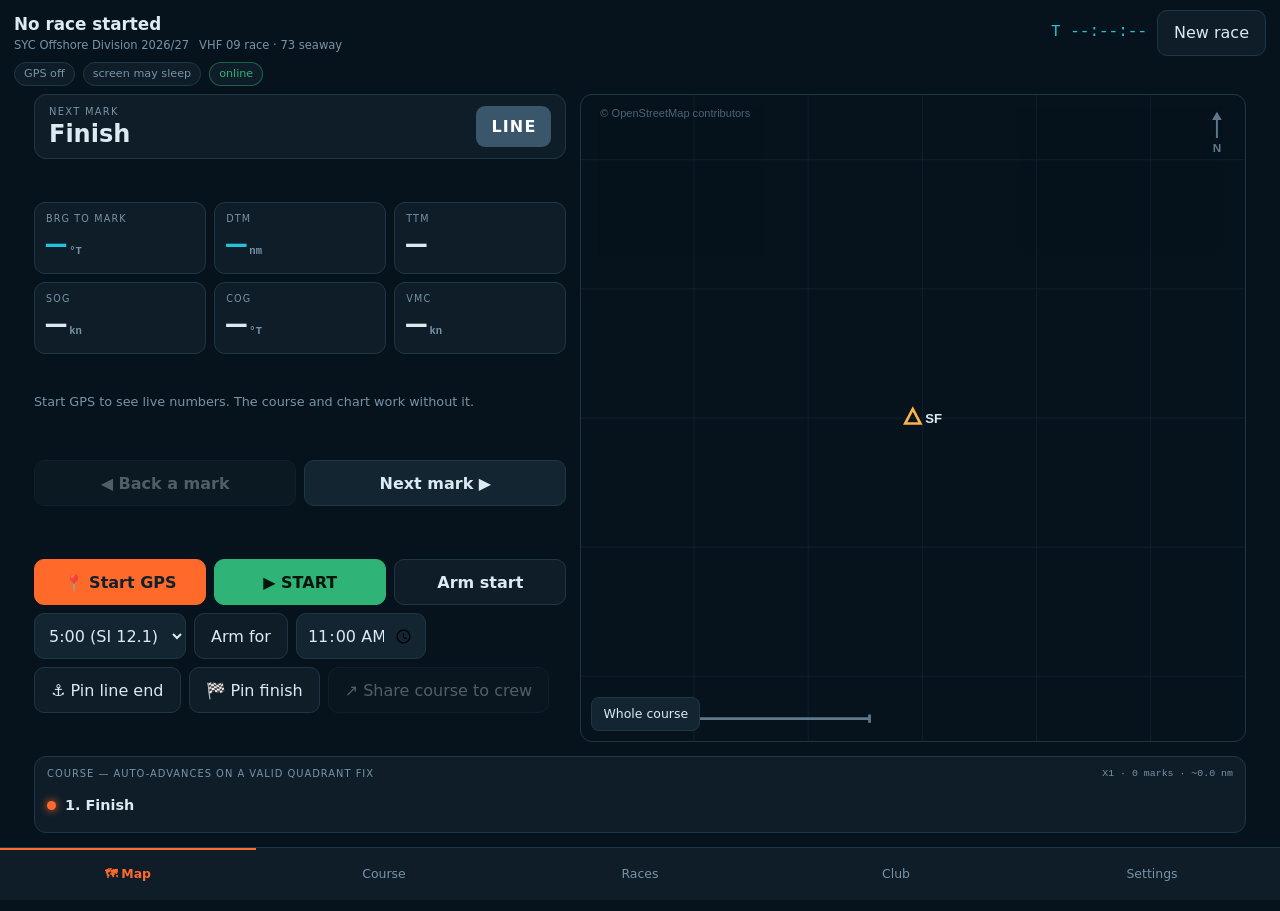
==== commit 02f0ac04: "v0.7: START button, one-pin finish line, both series in one race list - A green START button on the " ====
--- a/race.html
+++ b/race.html
@@ -82,11 +82,13 @@
 
   <div class="controls">
     <button class="btn primary big" id="btn-gps">📍 Start GPS</button>
+    <button class="btn start big" id="btn-startnow">▶ START</button>
     <button class="btn primary big" id="btn-go">Arm start</button>
     <select id="armlen" aria-label="Start sequence length"></select>
     <button class="btn alt" id="btn-armat">Arm for</button>
     <input type="time" id="armat" class="inp short" aria-label="Start time — your handicap time in a pursuit race">
     <button class="btn alt" id="btn-ping">⚓ Pin line end</button>
+    <button class="btn alt" id="btn-pinfinish">🏁 Pin finish</button>
     <button class="btn primary big" id="btn-crewstart" hidden>▶ Start recording</button>
     <button class="btn" id="btn-crewstop" hidden>Stop &amp; save</button>
     <button class="btn alt" id="btn-share">↗ Share course to crew</button>
@@ -187,6 +189,10 @@
 
   <section class="panel" data-panel="directory" hidden>
     <h2>Club &amp; races</h2>
+    <div class="row">
+      <input id="racesearch" class="inp" type="search"
+        placeholder="Search races — name, date or series" autocomplete="off">
+    </div>
     <div id="dirlist" class="dirlist"></div>
   </section>
 
--- a/app/app.css
+++ b/app/app.css
@@ -102,6 +102,10 @@
   border-top: 1px solid var(--line); padding-top: 7px;
 }
 .cdline.late { color: var(--warn); font-weight: 700; }
+
+/* the unmissable START — green, nothing else on the screen is */
+.btn.start { background: #2FB376; color: #04150C; font-weight: 800; border-color: #2FB376; }
+.btn.start:active { filter: brightness(1.15); }
 .cdstrip .stage {
   font-size: .64rem; letter-spacing: .14em; text-transform: uppercase;
   color: var(--accent); font-weight: 800; min-width: 92px;
